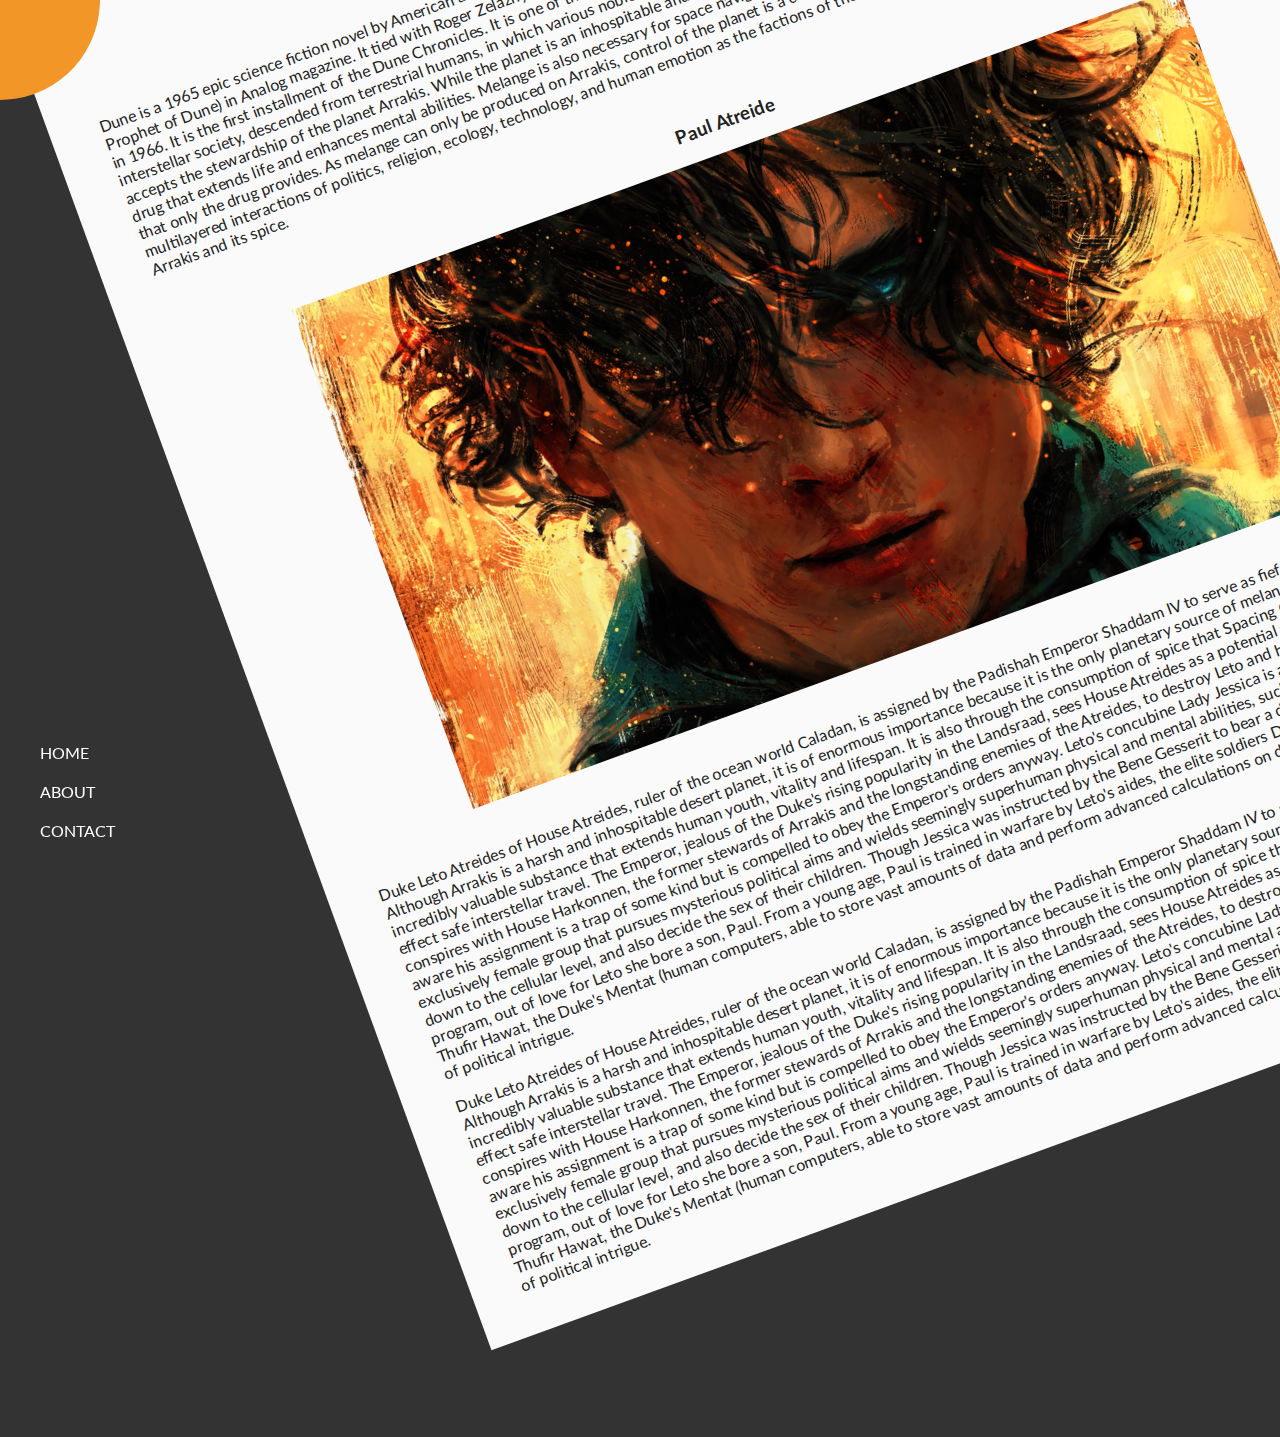
==== Project 3/index.html @ b9bac1e0 "1st Upload Project 3" ====
<!DOCTYPE html>
<html lang="en">
  <head>
    <meta charset="UTF-8" />
    <meta name="viewport" content="width=device-width, initial-scale=1.0" />
    <title>My Project 3 (Rotating Nav)</title>
    <link
      rel="stylesheet"
      href="https://cdnjs.cloudflare.com/ajax/libs/font-awesome/6.6.0/css/all.min.css"
      integrity="sha512-Kc323vGBEqzTmouAECnVceyQqyqdsSiqLQISBL29aUW4U/M7pSPA/gEUZQqv1cwx4OnYxTxve5UMg5GT6L4JJg=="
      crossorigin="anonymous"
      referrerpolicy="no-referrer"
    />
    <link rel="stylesheet" href="style.css" />
  </head>
  <body>
    <div class="container show-nav">
      <div class="circle-container">
        <div class="circle">
          <button id="close"><i class="fas fa-times"></i></button>
          <button id="open"><i class="fas fa-bars"></i></button>
        </div>
      </div>
      <div class="content">
        <div class="headline">
          <h1>Dune</h1>
          <small>Frank Herbert</small>
        </div>
        <p>
          Dune is a 1965 epic science fiction novel by American author Frank
          Herbert, originally published as two separate serials (1963–64 novel
          Dune World and 1965 novel Prophet of Dune) in Analog magazine. It tied
          with Roger Zelazny's This Immortal for the Hugo Award for Best Novel
          and won the inaugural Nebula Award for Best Novel in 1966. It is the
          first installment of the Dune Chronicles. It is one of the world's
          best-selling science fiction novels. Dune is set in the distant future
          in a feudal interstellar society, descended from terrestrial humans,
          in which various noble houses control planetary fiefs. It tells the
          story of young Paul Atreides, whose family accepts the stewardship of
          the planet Arrakis. While the planet is an inhospitable and sparsely
          populated desert wasteland, it is the only source of melange, or
          "spice", a drug that extends life and enhances mental abilities.
          Melange is also necessary for space navigation, which requires a kind
          of multidimensional awareness and foresight that only the drug
          provides. As melange can only be produced on Arrakis, control of the
          planet is a coveted and dangerous undertaking. The story explores the
          multilayered interactions of politics, religion, ecology, technology,
          and human emotion as the factions of the empire confront each other in
          a struggle for the control of Arrakis and its spice.
        </p>

        <div class="image-container">
          <h3>Paul Atreide</h3>
          <img src="images/picture.jpg" alt="Paul Atreide art" />
        </div>

        <p>
          Duke Leto Atreides of House Atreides, ruler of the ocean world
          Caladan, is assigned by the Padishah Emperor Shaddam IV to serve as
          fief ruler of the planet Arrakis. Although Arrakis is a harsh and
          inhospitable desert planet, it is of enormous importance because it is
          the only planetary source of melange, or the "spice", a unique and
          incredibly valuable substance that extends human youth, vitality and
          lifespan. It is also through the consumption of spice that Spacing
          Guild Navigators are able to effect safe interstellar travel. The
          Emperor, jealous of the Duke's rising popularity in the Landsraad,
          sees House Atreides as a potential future rival and threat, so he
          conspires with House Harkonnen, the former stewards of Arrakis and the
          longstanding enemies of the Atreides, to destroy Leto and his family
          after their arrival. Leto is aware his assignment is a trap of some
          kind but is compelled to obey the Emperor's orders anyway. Leto's
          concubine Lady Jessica is an acolyte of the Bene Gesserit, an
          exclusively female group that pursues mysterious political aims and
          wields seemingly superhuman physical and mental abilities, such as the
          ability to control their bodies down to the cellular level, and also
          decide the sex of their children. Though Jessica was instructed by the
          Bene Gesserit to bear a daughter as part of their breeding program,
          out of love for Leto she bore a son, Paul. From a young age, Paul is
          trained in warfare by Leto's aides, the elite soldiers Duncan Idaho
          and Gurney Halleck. Thufir Hawat, the Duke's Mentat (human computers,
          able to store vast amounts of data and perform advanced calculations
          on demand), has instructed Paul in the ways of political intrigue.
        </p>
        <p>
          Duke Leto Atreides of House Atreides, ruler of the ocean world
          Caladan, is assigned by the Padishah Emperor Shaddam IV to serve as
          fief ruler of the planet Arrakis. Although Arrakis is a harsh and
          inhospitable desert planet, it is of enormous importance because it is
          the only planetary source of melange, or the "spice", a unique and
          incredibly valuable substance that extends human youth, vitality and
          lifespan. It is also through the consumption of spice that Spacing
          Guild Navigators are able to effect safe interstellar travel. The
          Emperor, jealous of the Duke's rising popularity in the Landsraad,
          sees House Atreides as a potential future rival and threat, so he
          conspires with House Harkonnen, the former stewards of Arrakis and the
          longstanding enemies of the Atreides, to destroy Leto and his family
          after their arrival. Leto is aware his assignment is a trap of some
          kind but is compelled to obey the Emperor's orders anyway. Leto's
          concubine Lady Jessica is an acolyte of the Bene Gesserit, an
          exclusively female group that pursues mysterious political aims and
          wields seemingly superhuman physical and mental abilities, such as the
          ability to control their bodies down to the cellular level, and also
          decide the sex of their children. Though Jessica was instructed by the
          Bene Gesserit to bear a daughter as part of their breeding program,
          out of love for Leto she bore a son, Paul. From a young age, Paul is
          trained in warfare by Leto's aides, the elite soldiers Duncan Idaho
          and Gurney Halleck. Thufir Hawat, the Duke's Mentat (human computers,
          able to store vast amounts of data and perform advanced calculations
          on demand), has instructed Paul in the ways of political intrigue.
        </p>
      </div>
    </div>

    <nav>
      <ul>
        <li><i class="fas fa-home"></i>Home</li>
        <li><i class="fas fa-user-alt"></i>About</li>
        <li><i class="fas fa-envelope"></i>Contact</li>
      </ul>
    </nav>

    <script src="script.js"></script>
  </body>
</html>
---- Project 3/style.css ----
@import url('https://fonts.googleapis.com/css?family=Lato&display=swap');

* {
    box-sizing: border-box;
}

body {
    font-family: 'Lato', sans-serif;
    margin: 0;
    overflow-x: hidden;

    color: #222;
    background-color: #333;
}

.container{
    background-color: #fafafa;
    transform-origin: top left;
    transition: transform 0.5s linear;
    width: 100vw;
    min-height: 100vh;
    padding: 25px 50px;
}

.container.show-nav {
    transform: rotate(-20deg);
}

.headline {
    text-align: center;
    margin-bottom: 30px;
    transform: scale(1.25);
}

.circle-container {
    position: fixed;
    top: -100px;
    left: -100px;
}

.circle {
    width: 200px;
    height: 200px;
    border-radius: 50%;
    background-color: hsl(33, 88%, 55%);
    transition: transform 0.5s linear;
}

.circle button{
    position: absolute;
    top: 50%;
    left: 50%;
    height: 100px;

    background: transparent;
    border: 0;
    font-size: 26px;
    color: white;
}

.circle button#open {
    left: 60%;
}
.circle button#close {
    top: 60px;
    transform: rotate(90deg);
    transform-origin: top left;
}

.image-container{
    display: flex;
    align-items: center;
    flex-direction: column;
    margin-bottom: 40px;
}
img {
    width: 80%;
}

h1{
    margin-bottom: 10px;
}
small{
    color: #333;
    font-style: italic;
}


.container.container.show-nav + nav li {
    transform: translateX(0);
    transition-delay: 0.3s;
}

nav{
    position: fixed;
    bottom: 40px;
    left: 0;
    z-index: 100;
}

nav ul{
    list-style-type: none;
    padding-left: 30px;
}

nav ul li i{
    margin-right: 10px;
}

nav ul li{
    text-transform: uppercase;
    color: white;
    margin: 20px 0;
    /*transform: translateX(-100px);*/
    transition: transform 0.4s ease-in;
}
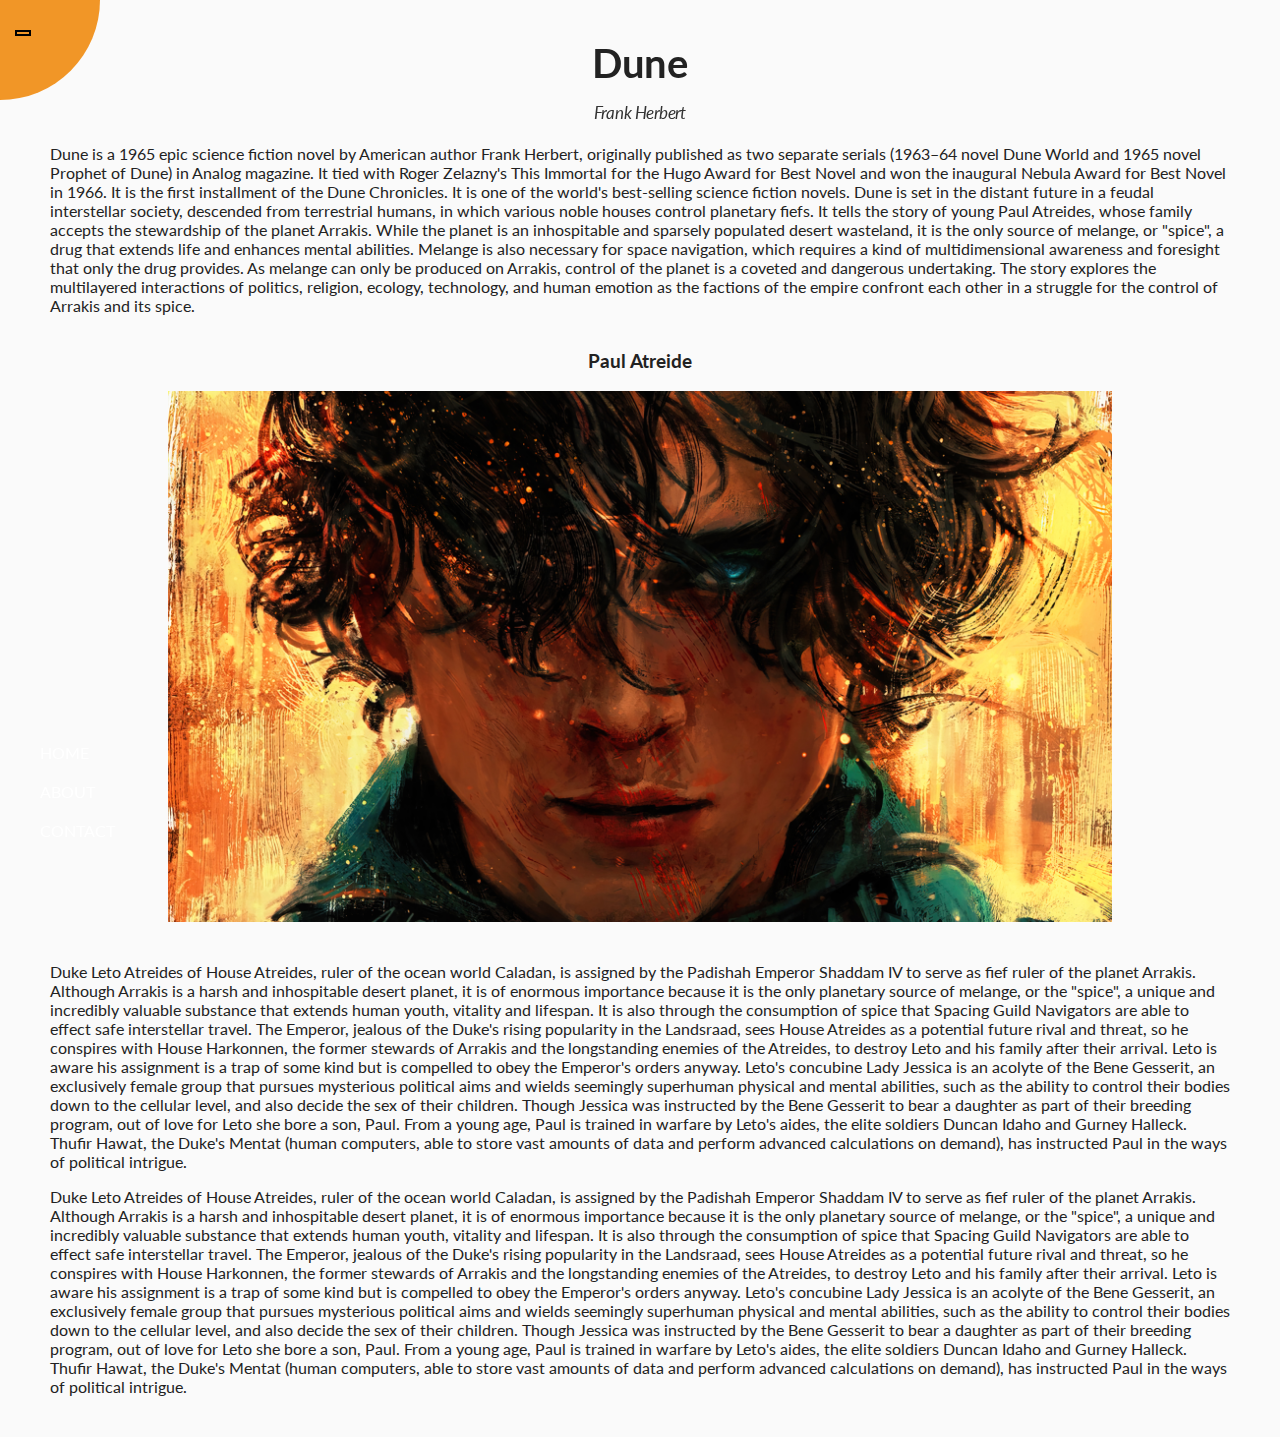
==== commit f5337b23: "Upload Project 3" ====
--- a/Project 3/index.html
+++ b/Project 3/index.html
@@ -14,7 +14,7 @@
     <link rel="stylesheet" href="style.css" />
   </head>
   <body>
-    <div class="container show-nav">
+    <div class="container">
       <div class="circle-container">
         <div class="circle">
           <button id="close"><i class="fas fa-times"></i></button>
--- a/Project 3/style.css
+++ b/Project 3/style.css
@@ -44,25 +44,32 @@
     border-radius: 50%;
     background-color: hsl(33, 88%, 55%);
     transition: transform 0.5s linear;
+
+    display: flex;
+    justify-content: center;
+    align-items: center;
+}
+
+.container.show-nav .circle{
+    transform: rotate(-100deg);
 }
 
 .circle button{
     position: absolute;
-    top: 50%;
-    left: 50%;
-    height: 100px;
-
     background: transparent;
-    border: 0;
+    border: 2px solid black;
     font-size: 26px;
     color: white;
 }
 
 .circle button#open {
-    left: 60%;
+    top:130px;
+    left: 115px;
 }
+
 .circle button#close {
-    top: 60px;
+    top:90px;
+    left: 50px;
     transform: rotate(90deg);
     transform-origin: top left;
 }
